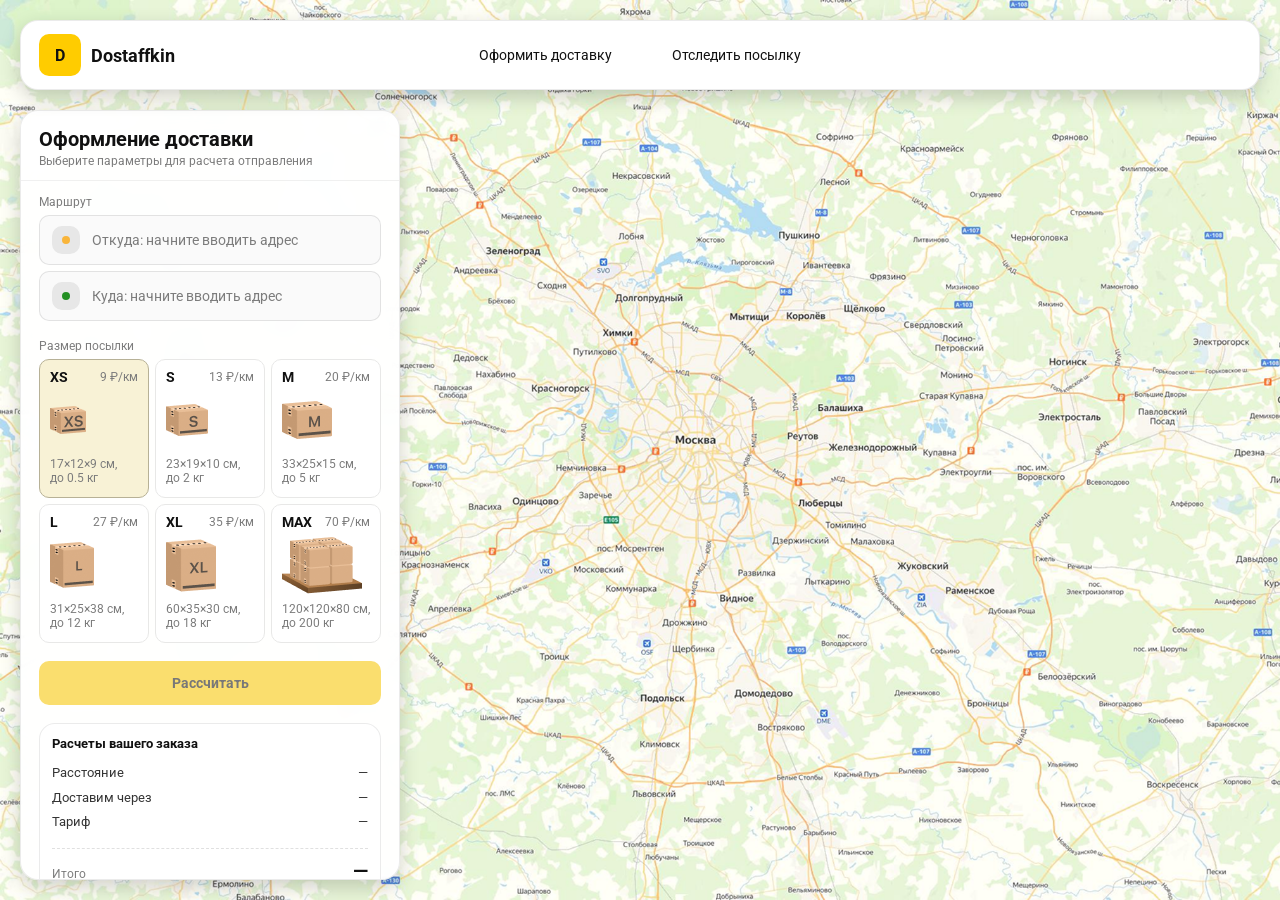
==== order.html @ bab5fdd9 "add track and order" ====
<!doctype html>
<html lang="ru">
<head>
    <meta charset="utf-8"/>
    <meta name="viewport" content="width=device-width,initial-scale=1,maximum-scale=1,user-scalable=0"/>
    <title>Оформление доставки</title>

    <link rel="stylesheet" href="styles/base.css"/>
    <link rel="stylesheet" href="styles/base_adaptive.css"/>

    <link rel="stylesheet" href="styles/order.css"/>
    <link rel="stylesheet" href="styles/order_adaptive.css"/>
</head>
<body>

<div id="map"></div>

<header class="header">
    <a class="header-brand" href="./index.html">
        <div class="header-logo">D</div>
        <div class="header-title">Dostaffkin</div>
    </a>
    <nav class="header-menu">
        <a class="header-link" href="#">Оформить <span>доставку</span></a>
        <a class="header-link" href="./track.html">Отследить <span>посылку</span></a>
    </nav>
</header>

<aside class="main" id="sidebar">
    <div class="main-header">
        <div class="main-title">Оформление доставки</div>
        <div class="main-text">Выберите параметры для расчета отправления</div>
    </div>

    <div class="main-content">
        <div class="main-route">
            <div class="main-block-title">Маршрут</div>
            <div class="main-fields">
                <div class="main-field" id="fromField">
                    <div class="main-pin"></div>
                    <input id="from" placeholder="Откуда: начните вводить адрес" autocomplete="off"/>
                    <div class="main-ac" id="fromAc" role="listbox" aria-label="Подсказки адресов"></div>
                </div>

                <div class="main-field" id="toField">
                    <div class="main-pin"></div>
                    <input id="to" placeholder="Куда: начните вводить адрес" autocomplete="off"/>
                    <div class="main-ac" id="toAc" role="listbox" aria-label="Подсказки адресов"></div>
                </div>
            </div>
        </div>
        <div class="main-package">
            <div class="main-block-title">Размер посылки</div>

            <div class="main-sizes">
                <div class="main-size-card is-active" data-value="xs">
                    <div class="main-size-top">
                        <div class="main-size-label">XS</div>
                        <div class="main-size-rate">9 ₽/км</div>
                    </div>
                    <div class="main-size-media">
                        <img src="images/sizes/xs.png" alt="Короб XS"/>
                    </div>
                    <div class="main-size-description">17×12×9 см,<br>до 0.5 кг</div>
                </div>

                <div class="main-size-card" data-value="s">
                    <div class="main-size-top">
                        <div class="main-size-label">S</div>
                        <div class="main-size-rate">13 ₽/км</div>
                    </div>
                    <div class="main-size-media">
                        <img src="images/sizes/s.png" alt="Короб S"/>
                    </div>
                    <div class="main-size-description">23×19×10 см,<br>до 2 кг</div>
                </div>

                <div class="main-size-card" data-value="m">
                    <div class="main-size-top">
                        <div class="main-size-label">M</div>
                        <div class="main-size-rate">20 ₽/км</div>
                    </div>
                    <div class="main-size-media">
                        <img src="images/sizes/m.png" alt="Короб M"/>
                    </div>
                    <div class="main-size-description">33×25×15 см,<br>до 5 кг</div>
                </div>

                <div class="main-size-card" data-value="l">
                    <div class="main-size-top">
                        <div class="main-size-label">L</div>
                        <div class="main-size-rate">27 ₽/км</div>
                    </div>
                    <div class="main-size-media">
                        <img src="images/sizes/l.png" alt="Короб L"/>
                    </div>
                    <div class="main-size-description">31×25×38 см,<br>до 12 кг</div>
                </div>

                <div class="main-size-card" data-value="xl">
                    <div class="main-size-top">
                        <div class="main-size-label">XL</div>
                        <div class="main-size-rate">35 ₽/км</div>
                    </div>
                    <div class="main-size-media">
                        <img src="images/sizes/xl.png" alt="Короб XL"/>
                    </div>
                    <div class="main-size-description">60×35×30 см,<br>до 18 кг</div>
                </div>

                <div class="main-size-card" data-value="max">
                    <div class="main-size-top">
                        <div class="main-size-label">MAX</div>
                        <div class="main-size-rate">70 ₽/км</div>
                    </div>
                    <div class="main-size-media main-size-media-palleta">
                        <img src="images/sizes/max.png" alt="Паллета"/>
                    </div>
                    <div class="main-size-description">120×120×80 см,<br>до 200 кг</div>
                </div>
            </div>
        </div>
        <div class="main-calculate-block">
            <button id="calc" class="button calculate-button" type="button" disabled>Рассчитать</button>
        </div>
        <div class="main-result" id="result">
            <div class="main-result-title">Расчеты вашего заказа</div>
            <div class="main-result-lines">
                <div class="main-result-line"><span>Расстояние</span><span id="distanceValue">—</span></div>
                <div class="main-result-line"><span>Доставим через</span><span id="durationValue">—</span></div>
                <div class="main-result-line"><span>Тариф</span><span id="rateValue">—</span></div>
            </div>
            <div class="main-price">
                <div class="main-price-label">Итого</div>
                <div class="main-price-value" id="totalValue">—</div>
            </div>
        </div>
        <div class="main-order-box">
            <div class="main-order-form" id="orderForm">
                <div class="main-order-title">Оформление доставки</div>
                <div class="main-block-info-row">
                    <div class="main-block-title">Контакты</div>
                    <div class="order-fields">
                        <div class="main-field">
                            <input id="customerName" placeholder="Ваше имя" autocomplete="off"/>
                        </div>
                        <div class="main-field">
                            <input id="customerPhone" placeholder="Ваш телефон" autocomplete="off" inputmode="tel"/>
                        </div>
                    </div>
                </div>
                <div class="main-block-info-row extra-info">
                    <div class="main-block-title">Дополнительная информация</div>
                    <div class="main-field textarea">
                        <textarea id="comment" placeholder="Детали доставки и комментарии"></textarea>
                    </div>
                </div>
                <button id="submit" class="button main-submit-request" type="button" disabled>Отправить
                    заявку
                </button>
            </div>

            <div class="main-order-success" id="orderSuccess">
                <div class="main-success-icon">✓</div>
                <div class="main-success-title">Заявка отправлена!</div>
                <div class="main-success-title">Номер отправления – <span id="orderId"></span></div>
                <div class="main-success-subtitle">Мы скоро свяжемся с вами</div>
            </div>
        </div>
    </div>

</aside>

</body>
</html>
---- styles/base.css ----
*, *::before, *::after {
    box-sizing: border-box;
}

@font-face {
    font-family: "Roboto";
    src: url("../fonts/Roboto-Regular.ttf");
    font-weight: normal;
}

@font-face {
    font-family: "Roboto";
    src: url("../fonts/Roboto-Bold.ttf");
    font-weight: bold;
}

@font-face {
    font-family: "Roboto";
    src: url("../fonts/Roboto-Medium.ttf");
    font-weight: 500;
}

html, body {
    margin: 0;
    color: #111111;
    font-family: "Roboto", sans-serif;
}

body {
    background: #FDFDFD;
}

.header {
    border-radius: 18px;
    box-shadow: 0 7px 20px 0 #0000002E;
    backdrop-filter: blur(10px);
    background: #ffffff;
    left: 20px;
    border: 1px solid rgba(0, 0, 0, 0.08);
    position: fixed;
    right: 20px;
    top: 20px;
    padding: 14px 18px;
    height: 70px;
    display: flex;
    align-items: center;
    z-index: 6;
}

.header-brand {
    display: flex;
    align-items: center;
    text-decoration: none;
    gap: 10px;
}

.header-logo {
    width: 42px;
    height: 42px;
    border-radius: 10px;
    background: #FFCC00;
    display: grid;
    place-items: center;
    font-weight: bold;
    color: #111;
}

.header-title {
    font-size: 18px;
    font-weight: bold;
    color: #111111;
    text-decoration: none;
}

.header-menu {
    display: flex;
    align-items: center;
    gap: 60px;
    margin: 0;
    position: absolute;
    left: 50%;
    transform: translateX(-50%);
}

.header-link {
    font-size: 14px;
    color: #111111;
    text-decoration: none;
}

.button {
    border: 0;
    outline: none;
    height: 44px;
    border-radius: 10px;
    font-size: 14px;
    font-weight: bold;
    cursor: pointer;
    font-family: inherit;
    transition: transform .08s ease, opacity .12s ease;
    background: #DC6133;
    color: #111111;
    text-align: center;
    text-decoration: none;
}

.button:hover {
    background-color: #E5BC19;
}

.button:disabled {
    cursor: not-allowed;
    background-color: #FADE6E;
    color: #787878;
    transform: none;
}

.button.button-white {
    background: #ffffff;
    border: 1px solid #111111;
}

.button.button-white:hover {
    background: rgb(241 241 241);
}

.main-field {
    display: flex;
    align-items: center;
    margin-top: 6px;
    gap: 10px;
    border: 1px solid #1111111A;
    background: #FAFAFA;
    border-radius: 10px;
    padding: 10px 12px;
    position: relative;
    box-sizing: border-box;
    height: 50px;
}

.main-field.textarea {
    height: auto;
}

.main-pin {
    width: 28px;
    height: 28px;
    border-radius: 10px;
    background: rgba(17, 17, 17, 0.08);
    display: grid;
    place-items: center;
    flex: 0 0 auto;
    position: relative;
}

.main-pin::before {
    content: "";
    width: 8px;
    height: 8px;
    border-radius: 999px;
    background: orange;
    opacity: .75;
    display: block;
}

.main-field:last-child .main-pin::before {
    background: green;
    opacity: .85;
}

input, textarea {
    width: 100%;
    border: 0;
    outline: none;
    background: transparent;
    font-size: 14px;
    color: #111111;
    font-family: inherit;
}

textarea {
    resize: vertical;
    min-height: 72px;
    padding: 2px 0;
}

input::placeholder, textarea::placeholder {
    color: #7C7C7C;
}

.main-field:focus-within {
    border-color: rgba(0, 0, 0, 0.20);
    box-shadow: 0 0 0 4px rgba(255, 204, 0, 0.35);
    background: rgba(255, 255, 255, 0.75);
}
---- styles/base_adaptive.css ----
@media (max-width: 767px) {
    .header {
        left: 10px;
        right: 10px;
        top: 10px;
    }

    .header-link span {
        display: none;
    }

    .header-menu {
        gap: 20px;
        justify-content: flex-start;
        margin: 0 0 0 30px;
        position: static;
        transform: none;
    }
}

@media (max-width: 420px) {
    .header-title {
        display: none;
    }
}

@media (max-width: 374px) {
    .header-menu {
        gap: 10px;
        margin: 0 0 0 10px;
    }
}
---- styles/order.css ----
#map {
    background-image: url("../images/order-bg.png");
    background-size: cover;
    position: fixed;
    inset: 0;
}

.main {
    border-radius: 18px;
    box-shadow: 0 7px 20px 0 #0000002E;
    backdrop-filter: blur(10px);
    background: rgba(255, 255, 255, 0.96);
    left: 20px;
    border: 1px solid rgba(0, 0, 0, 0.08);
    position: fixed;
    top: 110px;
    bottom: 20px;
    width: 380px;
    display: flex;
    flex-direction: column;
    overflow: hidden;
    z-index: 5;
}

.main-header {
    padding: 18px 18px 12px 18px;
    border-bottom: 1px solid rgba(0, 0, 0, 0.06);
    display: flex;
    flex-direction: column;
}

.main-title {
    font-size: 20px;
    line-height: 100%;
    font-weight: bold;
}

.main-text {
    font-size: 12px;
    margin-top: 5px;
    color: #7C7C7C;
}

.main-content {
    padding: 14px 18px 18px 18px;
    overflow: auto;
    scrollbar-width: none;
    display: flex;
    flex-direction: column;
    gap: 18px;
    flex: 1;
}

.main-block-title {
    font-size: 12px;
    color: #7C7C7C;
}

.main-route .main-block-title,
.main-package .main-block-title {
    margin-bottom: 6px;
}

.main-sizes {
    display: grid;
    gap: 6px;
    grid-template-columns: repeat(3, 1fr);
}

.main-size-card {
    border: 1px solid #E8E8E7;
    background: #FFFFFF;
    border-radius: 10px;
    padding: 10px;
    cursor: pointer;
    user-select: none;
    transition: transform .08s ease, border-color .12s ease, background .12s ease;
    min-height: 139px;
}

.main-size-card:hover {
    transform: translateY(-1px);
}

.main-size-card.is-active {
    background-color: #F8F2D6;
    border-color: #B7B196;
}

.main-size-top {
    display: flex;
    align-items: center;
    justify-content: space-between;
}

.main-size-label {
    font-weight: bold;
    font-size: 14px;
    color: #111111;
    line-height: 100%;
}

.main-size-rate {
    font-size: 12px;
    color: #7C7C7C;
    line-height: 100%;
}

.main-size-media {
    margin-top: 8px;
    height: 57px;
}

.main-size-description {
    margin-top: 8px;
    font-size: 12px;
    color: #7C7C7C;
    line-height: 1.2;
}

.calculate-button {
    width: 100%;
}

.main-result {
    border: 1px solid rgba(0, 0, 0, 0.08);
    background: rgba(255, 255, 255, 0.75);
    border-radius: 16px;
    padding: 12px;
    line-height: 1.25;
}

.main-result-title {
    font-weight: bold;
    font-size: 13px;
    color: #111111;
    margin-bottom: 13px;
}

.main-result-lines {
    gap: 8px;
    display: flex;
    flex-direction: column;
}

.main-result-line {
    font-size: 13px;
    color: rgba(17, 17, 17, 0.85);
    display: flex;
    justify-content: space-between;
}

.main-price {
    margin-top: 18px;
    padding-top: 10px;
    border-top: 1px dashed rgba(0, 0, 0, 0.12);
    display: flex;
    align-items: baseline;
    justify-content: space-between;
}

.main-price-label {
    font-size: 12px;
    color: rgba(17, 17, 17, 0.55);
}

.main-price-value {
    font-size: 20px;
    font-weight: bold;
    color: #111111;
    letter-spacing: -0.3px;
}

.main-order-box {
    background: #ffffff;
    border: 1px solid #E8E8E7;
    border-radius: 10px;
    padding: 12px;
}

.main-order-title {
    margin-bottom: 8px;
    font-weight: bold;
    font-size: 14px;
    color: #111111;
}

.main-block-info {
    display: flex;
    flex-direction: column;
    gap: 6px;
}

.order-fields {
    display: grid;
    grid-template-columns: 1fr 1fr;
    column-gap: 10px;
    margin-top: 6px;
}

.main-block-info-row.extra-info {
    display: block;
    margin-top: 13px;
}

.main-submit-request {
    width: 100%;
    margin-top: 6px;
}

.main-order-success {
    display: none;
    text-align: center;
    padding: 22px 12px;
    gap: 12px;
}

.main-order-success.is-visible {
    display: flex;
    flex-direction: column;
    align-items: center;
}

.main-success-icon {
    width: 56px;
    height: 56px;
    border-radius: 50%;
    background: #16a34a;
    color: #ffffff;
    display: grid;
    place-items: center;
    font-size: 30px;
}

.main-success-title {
    font-size: 14px;
    font-weight: bold;
    color: #111111;
}

.main-success-subtitle {
    font-size: 12px;
    color: rgba(17, 17, 17, 0.55);
    line-height: 1.3;
}
---- styles/order_adaptive.css ----
@media (max-width: 767px) {
    .main {
        left: 10px;
        right: 10px;
        top: 50%;
        bottom: 12px;
        width: auto;
        max-width: none;
    }
}

@media (max-width: 420px) {
    .main-sizes {
        grid-template-columns: repeat(2, 1fr);
    }
}
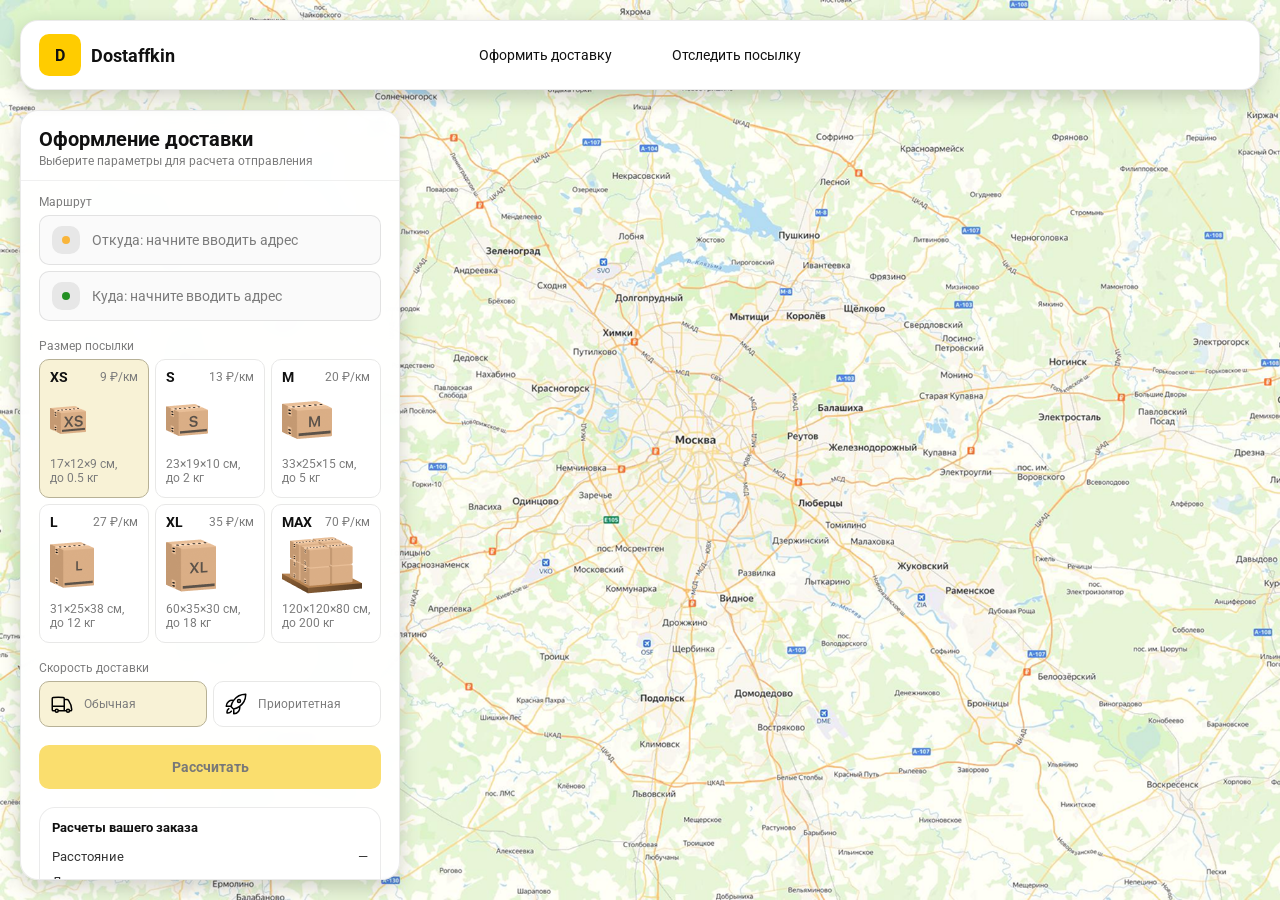
==== commit 5d9148c7: "add homework" ====
--- a/order.html
+++ b/order.html
@@ -120,6 +120,23 @@
                 </div>
             </div>
         </div>
+
+        <div class="main-speed">
+            <div class="main-block-title">Скорость доставки</div>
+
+            <div class="main-speeds">
+                <div class="main-speed-card is-active" data-value="regular">
+                    <img class="main-speed-media" src="images/icons/regular.svg" alt="Regular"/>
+                    <div class="main-speed-description">Обычная</div>
+                </div>
+                <div class="main-speed-card" data-value="fast">
+                    <img class="main-speed-media" src="images/icons/fast.svg" alt="Fast"/>
+                    <div class="main-speed-description">Приоритетная</div>
+                </div>
+
+            </div>
+        </div>
+
         <div class="main-calculate-block">
             <button id="calc" class="button calculate-button" type="button" disabled>Рассчитать</button>
         </div>
--- a/styles/order.css
+++ b/styles/order.css
@@ -242,4 +242,42 @@
     font-size: 12px;
     color: rgba(17, 17, 17, 0.55);
     line-height: 1.3;
+}
+
+.main-speed .main-block-title {
+    margin-bottom: 6px;
+}
+
+.main-speeds {
+    display: grid;
+    gap: 6px;
+    grid-template-columns: repeat(2, 1fr);
+}
+
+.main-speed-card {
+    border: 1px solid #E8E8E7;
+    background: #FFFFFF;
+    border-radius: 10px;
+    padding: 10px;
+    cursor: pointer;
+    user-select: none;
+    transition: transform .08s ease, border-color .12s ease, background .12s ease;
+    display: flex;
+    align-items: center;
+    gap: 10px;
+}
+
+.main-speed-card:hover {
+    transform: translateY(-1px);
+}
+
+.main-speed-card.is-active {
+    background-color: #F8F2D6;
+    border-color: #B7B196;
+}
+
+.main-speed-description {
+    font-size: 12px;
+    color: #7C7C7C;
+    line-height: 1.2;
 }
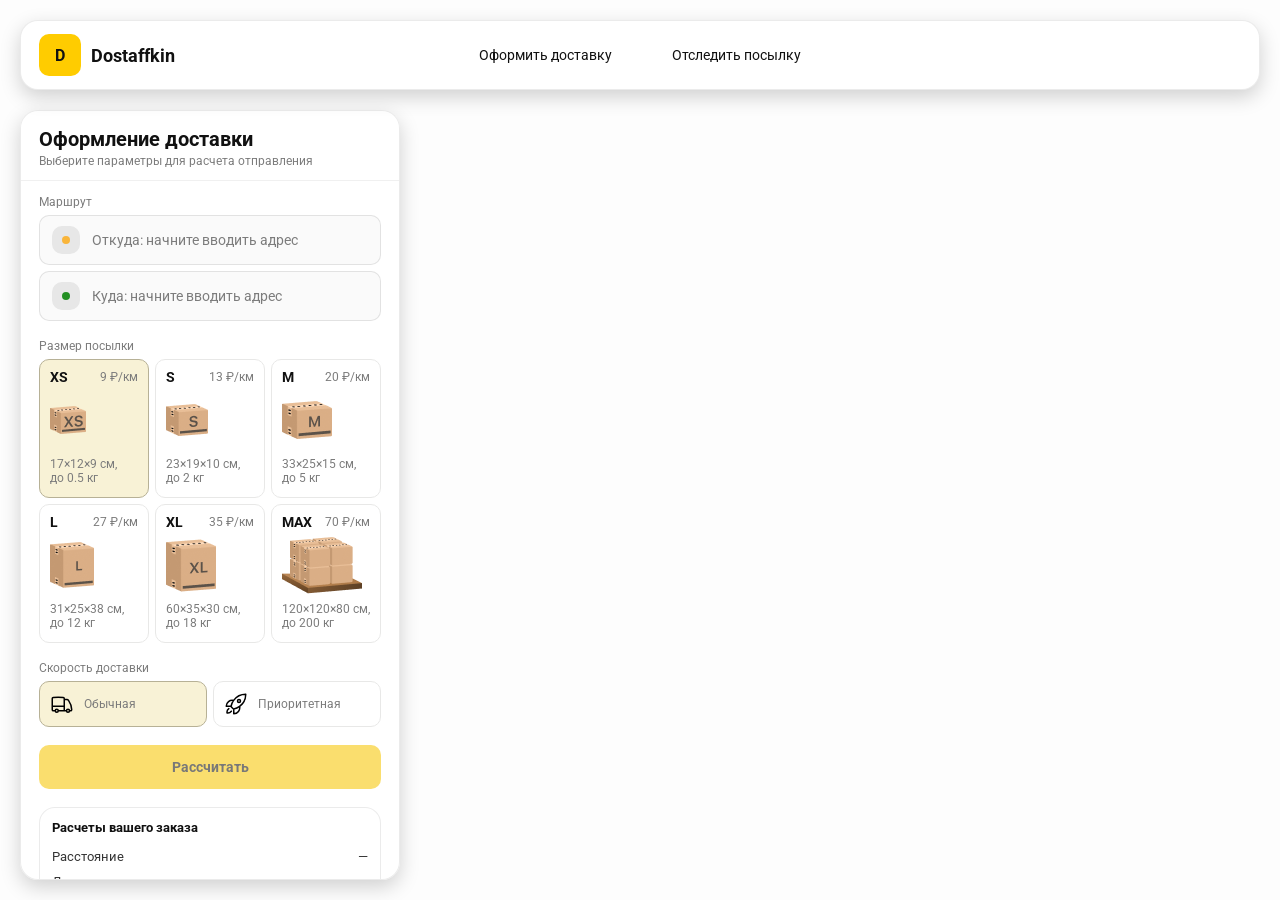
==== commit 75cebb9a: "add js order and track" ====
--- a/order.html
+++ b/order.html
@@ -10,6 +10,8 @@
 
     <link rel="stylesheet" href="styles/order.css"/>
     <link rel="stylesheet" href="styles/order_adaptive.css"/>
+
+    <script src="https://api-maps.yandex.ru/2.1/?lang=ru_RU&apikey=281306ed-1cef-46ac-9d2d-6e76b0856dc1&suggest_apikey=db7b5dc1-58e1-4e07-a41d-57877790d0ab" type="text/javascript"></script>
 </head>
 <body>
 
@@ -188,5 +190,7 @@
 
 </aside>
 
+<script src="scripts/order.js"></script>
+
 </body>
 </html>
--- a/styles/order.css
+++ b/styles/order.css
@@ -1,6 +1,6 @@
 #map {
-    background-image: url("../images/order-bg.png");
-    background-size: cover;
+    /*background-image: url("../images/order-bg.png");*/
+    /*background-size: cover;*/
     position: fixed;
     inset: 0;
 }
